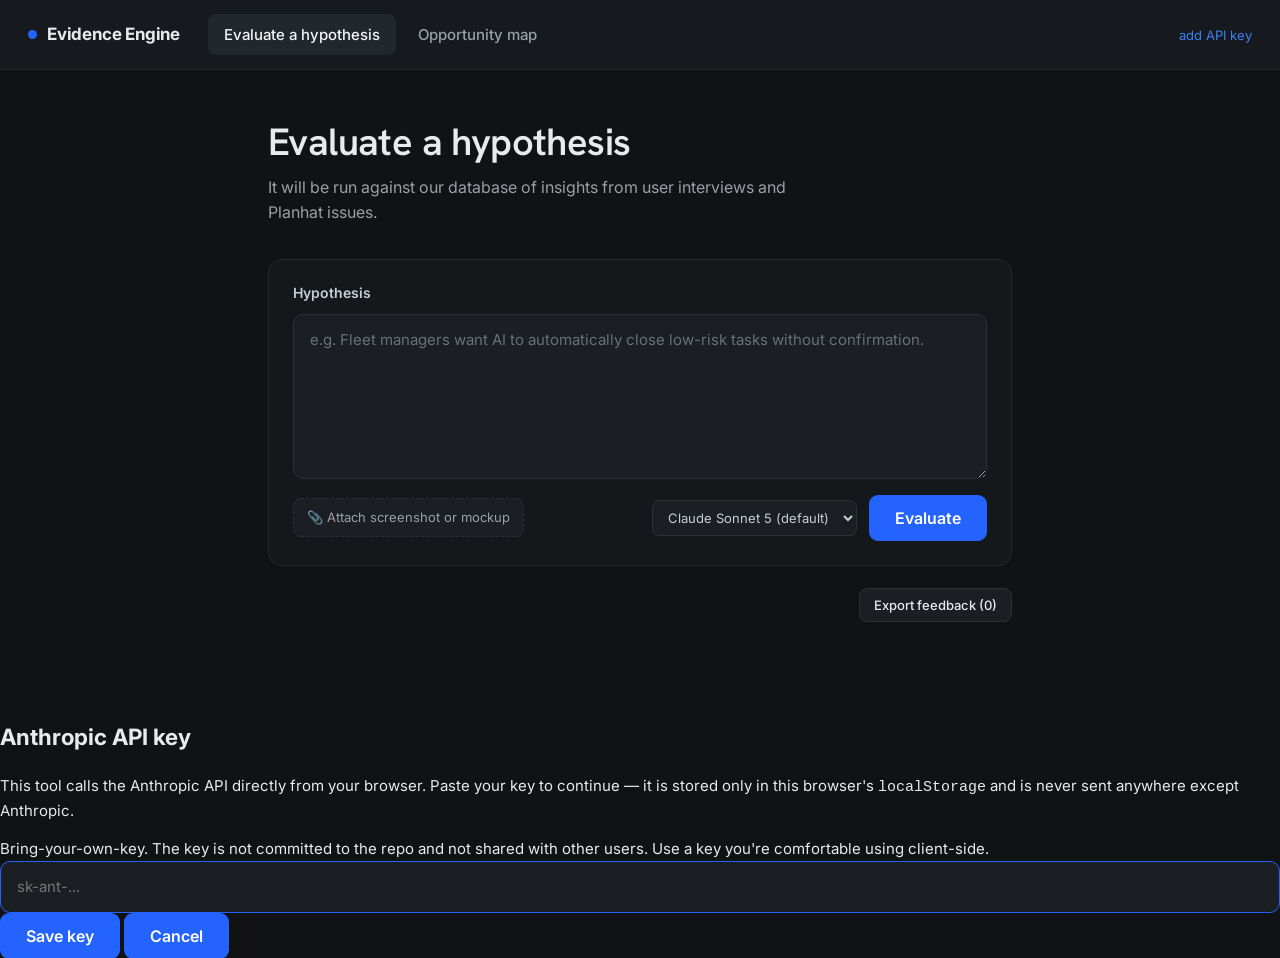
==== index.html @ 8479770e "Redesign both routes to the Claude Design 'Evidence Engine' theme - Dark design system (Vimcar/Shift" ====
<!doctype html>
<html lang="en">
<head>
  <meta charset="utf-8" />
  <meta name="viewport" content="width=device-width, initial-scale=1" />
  <title>Evidence Engine — Evaluate a hypothesis</title>
  <link rel="preconnect" href="https://fonts.googleapis.com" />
  <link rel="preconnect" href="https://fonts.gstatic.com" crossorigin />
  <link href="https://fonts.googleapis.com/css2?family=Inter:wght@400;500;600;700&family=Hanken+Grotesk:wght@400;500;600;700&display=swap" rel="stylesheet" />
  <link rel="stylesheet" href="./assets/styles.css" />
</head>
<body>
  <header class="topbar">
    <span class="brand"><span class="dot"></span> Evidence Engine</span>
    <nav class="nav">
      <a href="./index.html" class="active">Evaluate a hypothesis</a>
      <a href="./map.html">Opportunity map</a>
    </nav>
    <span class="key-status" id="keyStatus"></span>
  </header>

  <main class="wrap">
    <h1>Evaluate a hypothesis</h1>
    <p class="subtitle">It will be run against our database of insights from user interviews and Planhat issues.</p>

    <form class="panel" id="evalForm">
      <div class="field">
        <label class="field-label" for="hypothesis">Hypothesis</label>
        <textarea id="hypothesis" rows="6" placeholder="e.g. Fleet managers want AI to automatically close low-risk tasks without confirmation."></textarea>
      </div>

      <div class="controls-row">
        <div class="controls-left">
          <label class="attach">
            📎 Attach screenshot or mockup
            <input type="file" id="imageInput" accept="image/*" />
          </label>
          <span id="imgName" class="ev-more"></span>
        </div>
        <div class="controls-left">
          <select id="model" class="model">
            <option value="claude-sonnet-5">Claude Sonnet 5 (default)</option>
            <option value="claude-opus-4-8">Claude Opus 4.8</option>
            <option value="claude-haiku-4-5-20251001">Claude Haiku 4.5</option>
          </select>
          <button type="submit" class="btn" id="submitBtn">Evaluate</button>
        </div>
      </div>
      <div class="img-preview hidden" id="imgPreview"></div>
    </form>

    <div class="status-msg hidden" id="status"></div>
    <div id="result" class="hidden"></div>

    <div style="margin-top:22px;display:flex;justify-content:flex-end">
      <button type="button" class="btn ghost" id="exportBtn">Export feedback</button>
    </div>
  </main>

  <script src="./assets/app.js"></script>
  <script src="./assets/evaluate.js"></script>
</body>
</html>
---- assets/styles.css ----
/* ============================================================
   Avrios Evidence Engine — styles
   Adopts the Claude Design "Evidence Engine" dark theme.
   Display face = Pangea (licensed); falls back to its
   design-system substitute Hanken Grotesk when Pangea isn't
   self-hosted. Body = Inter. Both loaded from Google Fonts.
   ============================================================ */
:root {
  /* surfaces */
  --bg:        #101214;
  --header:    #16191d;
  --panel:     #15181b;
  --sunken:    #1b1f23;   /* inputs, inner cards */
  --border:    #24282d;
  --border-2:  #2b3037;   /* input borders */
  --hairline:  #22272c;

  /* ink */
  --ink:   #e8eaec;
  --ink-2: #c9ced3;       /* labels */
  --ink-3: #9aa0a6;       /* secondary */
  --ink-4: #7d8288;       /* tertiary / mono */
  --placeholder: #6b7076;

  /* brand + links */
  --brand:        #2563ff;
  --brand-hover:  #1d51d6;
  --link:         #3b82f6;
  --link-hover:   #60a5fa;

  /* accents */
  --teal:       #14b8a6;
  --teal-light: #5eead4;
  --teal-dark:  #0e9488;
  --amber:      #f5a623;
  --red:        #f47174;

  /* verdict badges */
  --v-sup-fg:#5eead4; --v-sup-bd:#14483f; --v-sup-bg:#08211d;
  --v-par-fg:#f5a623; --v-par-bd:#4a3714; --v-par-bg:#241c0c;
  --v-con-fg:#f47174; --v-con-bd:#4a1f21; --v-con-bg:#241110;
  --v-gap-fg:#9aa0a6; --v-gap-bd:#2b3037; --v-gap-bg:#1b1f23;

  --font-display: 'Pangea','Hanken Grotesk',-apple-system,BlinkMacSystemFont,'Segoe UI',sans-serif;
  --font-sans:    'Inter',-apple-system,BlinkMacSystemFont,'Segoe UI',Roboto,'Helvetica Neue',Arial,sans-serif;
  --font-mono:    ui-monospace,SFMono-Regular,Menlo,Consolas,monospace;

  --maxw: 800px;
}

* { box-sizing: border-box; }
html, body { margin: 0; padding: 0; }
body {
  background: var(--bg);
  color: var(--ink);
  font-family: var(--font-sans);
  font-size: 15px;
  line-height: 1.55;
  -webkit-font-smoothing: antialiased;
}
a { color: var(--link); text-decoration: none; }
a:hover { color: var(--link-hover); }
textarea, select, button, input { font-family: inherit; }
::selection { background: var(--brand); color: #fff; }

/* ---- header ---- */
.topbar {
  display: flex; align-items: center; gap: 28px;
  padding: 14px 28px; background: var(--header);
  border-bottom: 1px solid var(--hairline);
  position: sticky; top: 0; z-index: 10;
}
.brand {
  display: flex; align-items: center; gap: 10px;
  font-weight: 700; font-size: 17px; letter-spacing: -0.2px;
}
.brand .dot { width: 9px; height: 9px; border-radius: 9999px; background: var(--brand); display: block; }
.nav { display: flex; align-items: center; gap: 6px; }
.nav a {
  border: none; cursor: pointer; font-size: 15px; padding: 9px 16px;
  border-radius: 8px; background: transparent; color: var(--ink-3); font-weight: 500;
}
.nav a:hover { background: var(--hairline); color: var(--ink); }
.nav a.active { background: var(--hairline); color: #f2f4f6; }
.key-status {
  margin-left: auto; display: flex; align-items: center; gap: 12px;
  font-size: 13px; color: var(--ink-4);
}
.key-status code { font-family: var(--font-mono); }
.key-status .btn-link {
  background: none; border: none; color: var(--link); cursor: pointer;
  font-size: 13px; padding: 0; font-family: inherit;
}
.key-status .btn-link:hover { color: var(--link-hover); }

/* ---- layout ---- */
.wrap { max-width: var(--maxw); margin: 0 auto; padding: 52px 28px 80px; }
h1 {
  font-family: var(--font-display);
  font-size: 38px; font-weight: 600; letter-spacing: -0.6px;
  margin: 0 0 12px; line-height: 1.08; text-wrap: balance;
}
.subtitle { margin: 0 0 34px; font-size: 16px; line-height: 1.55; color: var(--ink-3); text-wrap: pretty; max-width: 62ch; }

/* ---- panels / form ---- */
.panel {
  background: var(--panel); border: 1px solid var(--border);
  border-radius: 14px; padding: 22px 24px 24px;
}
.field { display: flex; flex-direction: column; gap: 10px; }
label.field-label { font-size: 14px; font-weight: 600; color: var(--ink-2); }
textarea, input[type="text"], input[type="password"], select {
  width: 100%; background: var(--sunken); border: 1px solid var(--border-2);
  border-radius: 10px; color: var(--ink); font-size: 15px; line-height: 1.5;
  padding: 14px 16px; outline: none; resize: vertical;
}
textarea::placeholder { color: var(--placeholder); }
textarea:focus, input:focus, select:focus { border-color: var(--brand); }
textarea { min-height: 132px; }

.controls-row {
  display: flex; align-items: center; gap: 14px; flex-wrap: wrap;
  justify-content: space-between; margin-top: 16px;
}
.controls-left { display: flex; align-items: center; gap: 12px; flex-wrap: wrap; }
.attach {
  display: inline-flex; align-items: center; gap: 8px; font-size: 13px; color: var(--ink-3);
  background: var(--sunken); border: 1px dashed var(--border-2); padding: 8px 13px; border-radius: 8px; cursor: pointer;
}
.attach:hover { border-color: var(--brand); color: var(--ink); }
.attach input[type=file] { display: none; }
select.model {
  width: auto; background: var(--sunken); border: 1px solid var(--border-2);
  color: var(--ink-2); font-size: 13px; padding: 8px 11px; border-radius: 7px;
}
.btn {
  border: none; cursor: pointer; background: var(--brand); color: #fff;
  font-size: 16px; font-weight: 600; padding: 13px 26px; border-radius: 9px;
  transition: background .12s, transform .08s;
}
.btn:hover { background: var(--brand-hover); }
.btn:active { transform: translateY(1px); }
.btn:disabled { opacity: .6; cursor: not-allowed; }
.btn.ghost {
  background: var(--sunken); color: var(--ink); border: 1px solid var(--border-2);
  font-size: 13px; font-weight: 500; padding: 8px 14px; border-radius: 8px;
}
.btn.ghost:hover { background: var(--hairline); }

.img-preview { margin-top: 6px; display: flex; align-items: center; gap: 12px; }
.img-preview img { max-width: 200px; max-height: 140px; border-radius: 10px; border: 1px solid var(--border-2); }

/* ---- states ---- */
.hidden { display: none !important; }
.status-msg {
  margin-top: 22px; padding: 14px 16px; border-radius: 10px; font-size: 14px;
  background: var(--panel); border: 1px solid var(--border); color: var(--ink-3);
}
.status-msg.error { border-color: #4a1f21; background: #1e1211; color: #f4a3a5; }
.spinner {
  display: inline-block; width: 14px; height: 14px; border: 2px solid var(--border-2);
  border-top-color: var(--brand); border-radius: 50%; animation: spin .7s linear infinite;
  vertical-align: -2px; margin-right: 9px;
}
@keyframes spin { to { transform: rotate(360deg); } }

/* ---- result ---- */
#result { margin-top: 24px; display: flex; flex-direction: column; gap: 16px; }
@keyframes rise { from { opacity: 0; transform: translateY(12px); } to { opacity: 1; transform: none; } }
.result-card { animation: rise .3s cubic-bezier(.2,.7,.3,1); }
@media (prefers-reduced-motion: reduce) { .result-card { animation: none; } }

.verdict-block {
  background: var(--panel); border: 1px solid var(--border); border-radius: 14px;
  padding: 24px; display: flex; flex-direction: column; gap: 18px;
}
.verdict-top { display: flex; align-items: center; gap: 14px; flex-wrap: wrap; }
.badge {
  font-size: 12px; font-weight: 700; letter-spacing: 1px; text-transform: uppercase;
  border-radius: 9999px; padding: 6px 14px; border: 1px solid;
}
.badge.supported    { color: var(--v-sup-fg); border-color: var(--v-sup-bd); background: var(--v-sup-bg); }
.badge.partial      { color: var(--v-par-fg); border-color: var(--v-par-bd); background: var(--v-par-bg); }
.badge.contradicted { color: var(--v-con-fg); border-color: var(--v-con-bd); background: var(--v-con-bg); }
.badge.gap          { color: var(--v-gap-fg); border-color: var(--v-gap-bd); background: var(--v-gap-bg); }
.verdict-meta { font-size: 14px; color: var(--ink-3); }

.strength { display: flex; flex-direction: column; gap: 8px; }
.strength .row { display: flex; justify-content: space-between; align-items: baseline; font-size: 13px; color: var(--ink-3); }
.strength .row .val { color: var(--ink); font-weight: 600; font-family: var(--font-mono); }
.strength .track { height: 8px; border-radius: 9999px; background: var(--hairline); overflow: hidden; }
.strength .fill { height: 100%; background: var(--teal); border-radius: 9999px; transition: width .4s cubic-bezier(.2,.7,.3,1); }

.summary { margin: 0; font-size: 15px; line-height: 1.6; color: var(--ink-2); text-wrap: pretty; }
.summary .lead { color: var(--ink); font-weight: 600; }

/* evidence columns */
.evidence-grid { display: grid; grid-template-columns: repeat(auto-fit, minmax(300px, 1fr)); gap: 16px; }
.ev-col {
  background: var(--panel); border: 1px solid var(--border); border-radius: 14px;
  padding: 20px; display: flex; flex-direction: column; gap: 14px;
}
.ev-col h3 {
  margin: 0; font-size: 14px; font-weight: 700; letter-spacing: .4px; text-transform: uppercase;
}
.ev-col.support h3 { color: var(--teal); }
.ev-col.contra h3  { color: var(--red); }
.ev-item { border-top: 1px solid var(--hairline); padding-top: 12px; display: flex; flex-direction: column; gap: 6px; }
.ev-item:first-of-type { border-top: none; padding-top: 0; }
.ev-item .m { font-size: 12px; color: var(--ink-4); font-family: var(--font-mono); }
.ev-item .t { font-size: 14px; line-height: 1.55; color: var(--ink-2); }
.ev-item .lnk { font-size: 12px; }
.ev-more { font-size: 13px; color: var(--ink-4); }
.ev-empty { font-size: 14px; color: var(--ink-4); }

/* feedback */
.feedback { display: flex; align-items: center; gap: 12px; font-size: 14px; color: var(--ink-3); flex-wrap: wrap; }
.feedback .fb {
  cursor: pointer; background: var(--sunken); border: 1px solid var(--border-2); color: var(--ink);
  border-radius: 8px; padding: 8px 16px; font-size: 14px;
}
.feedback .fb:hover { background: var(--hairline); }
.feedback .fb.on-yes { border-color: var(--teal); color: var(--teal-light); }
.feedback .fb.on-no  { border-color: var(--red); color: var(--red); }
.feedback input.note { flex: 1; min-width: 180px; font-size: 13.5px; padding: 8px 12px; }
.feedback .saved { font-size: 12px; color: var(--teal-light); }

/* ---- opportunity map ---- */
.bubble-field { position: relative; width: 100%; }
.bubble {
  position: absolute; border-radius: 9999px; border: none; cursor: pointer; padding: 0;
  display: flex; flex-direction: column; align-items: center; justify-content: center; gap: 1px;
  overflow: hidden;
  transition: opacity .2s linear, box-shadow .22s cubic-bezier(.2,0,0,1), filter .15s;
  animation: bubbleIn .42s cubic-bezier(.2,0,0,1) both;
}
.bubble:hover { opacity: 1 !important; box-shadow: 0 0 0 5px rgba(242,244,246,.16); filter: brightness(1.12); }
.bubble .b-label { font-weight: 600; line-height: 1.15; text-align: center; padding: 0 8px; letter-spacing: -0.1px; white-space: pre-line; }
.bubble .b-count { font-size: 11px; opacity: .75; font-variant-numeric: tabular-nums; }
@keyframes bubbleIn { from { opacity: 0; transform: scale(.4); } to { opacity: 1; } }

.map-legend {
  display: flex; align-items: flex-start; justify-content: space-between; gap: 24px; flex-wrap: wrap;
  margin-top: 22px; font-size: 14px; color: var(--ink-3);
}
.map-legend .grp { display: flex; flex-direction: column; gap: 8px; }
.map-legend .grp.right { align-items: flex-end; }
.map-legend .scale { display: flex; align-items: center; gap: 14px; flex-wrap: wrap; }
.map-legend .scale .item { display: flex; align-items: center; gap: 6px; color: var(--ink-2); }
.map-legend .scale .sw { width: 14px; height: 14px; border-radius: 9999px; display: block; }
.map-legend .muted { color: var(--ink-4); }

.caveats {
  margin-top: 26px; font-size: 12.5px; color: var(--ink-4); line-height: 1.6;
  border-left: 3px solid var(--border-2); padding-left: 14px; max-width: 68ch;
}
.caveats strong { color: var(--amber); }

/* drilldown */
@keyframes panelIn { from { opacity: 0; transform: translateY(14px); } to { opacity: 1; transform: none; } }
@keyframes cardIn { from { opacity: 0; transform: translateY(10px); } to { opacity: 1; transform: none; } }
.drill {
  margin-top: 16px; background: var(--panel); border: 1px solid var(--border);
  border-radius: 14px; padding: 22px 24px; animation: panelIn .32s cubic-bezier(.2,0,0,1) both;
}
.drill-head { display: flex; align-items: flex-start; gap: 14px; margin-bottom: 18px; }
.drill-head .swatch { width: 14px; height: 14px; border-radius: 9999px; margin-top: 6px; flex: none; display: block; }
.drill-head .titles { display: flex; flex-direction: column; gap: 4px; }
.drill-head h2 { margin: 0; font-family: var(--font-display); font-size: 22px; font-weight: 600; letter-spacing: -0.2px; }
.drill-head .meta { font-size: 14px; color: var(--ink-3); }
.drill-head .close {
  margin-left: auto; border: 1px solid var(--border-2); background: var(--sunken); color: var(--ink-3);
  border-radius: 8px; padding: 7px 13px; font-size: 13px; cursor: pointer;
}
.drill-head .close:hover { background: var(--hairline); color: var(--ink); }
.drill-cards { display: flex; flex-direction: column; gap: 10px; }
.drill-card {
  background: var(--sunken); border: 1px solid var(--border); border-radius: 11px;
  padding: 14px 16px; display: flex; flex-direction: column; gap: 6px;
  animation: cardIn .42s cubic-bezier(.2,0,0,1) both;
}
.drill-card .m { font-size: 12px; color: var(--ink-4); font-family: var(--font-mono); display: flex; gap: 10px; flex-wrap: wrap; align-items: center; }
.drill-card .t { font-size: 14px; line-height: 1.55; color: var(--ink-2); text-wrap: pretty; }

@media (max-width: 560px) {
  .topbar { gap: 12px; padding: 12px 16px; }
  .nav a { padding: 8px 10px; font-size: 14px; }
  .key-status .email { display: none; }
  h1 { font-size: 30px; }
  .wrap { padding: 36px 18px 70px; }
}
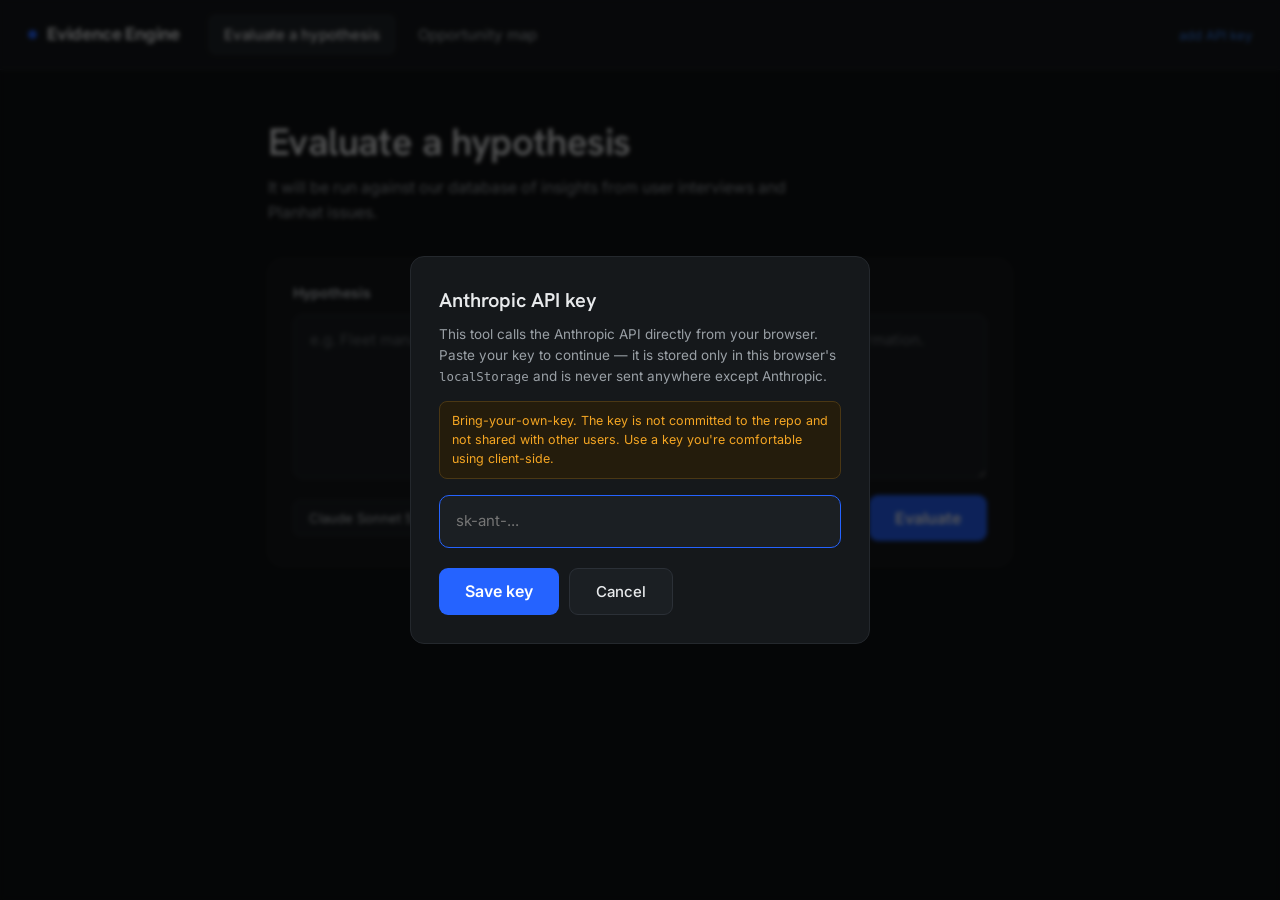
==== commit 479dbdef: "Fix design regressions to match reference - Restore the API-key modal styling (was dropped in the da" ====
--- a/index.html
+++ b/index.html
@@ -30,31 +30,17 @@
       </div>
 
       <div class="controls-row">
-        <div class="controls-left">
-          <label class="attach">
-            📎 Attach screenshot or mockup
-            <input type="file" id="imageInput" accept="image/*" />
-          </label>
-          <span id="imgName" class="ev-more"></span>
-        </div>
-        <div class="controls-left">
-          <select id="model" class="model">
-            <option value="claude-sonnet-5">Claude Sonnet 5 (default)</option>
-            <option value="claude-opus-4-8">Claude Opus 4.8</option>
-            <option value="claude-haiku-4-5-20251001">Claude Haiku 4.5</option>
-          </select>
-          <button type="submit" class="btn" id="submitBtn">Evaluate</button>
-        </div>
+        <select id="model" class="model">
+          <option value="claude-sonnet-5">Claude Sonnet 5 (default)</option>
+          <option value="claude-opus-4-8">Claude Opus 4.8</option>
+          <option value="claude-haiku-4-5-20251001">Claude Haiku 4.5</option>
+        </select>
+        <button type="submit" class="btn" id="submitBtn">Evaluate</button>
       </div>
-      <div class="img-preview hidden" id="imgPreview"></div>
     </form>
 
     <div class="status-msg hidden" id="status"></div>
     <div id="result" class="hidden"></div>
-
-    <div style="margin-top:22px;display:flex;justify-content:flex-end">
-      <button type="button" class="btn ghost" id="exportBtn">Export feedback</button>
-    </div>
   </main>
 
   <script src="./assets/app.js"></script>
--- a/assets/styles.css
+++ b/assets/styles.css
@@ -164,6 +164,30 @@
 }
 @keyframes spin { to { transform: rotate(360deg); } }
 
+/* ---- key-entry modal ---- */
+.modal-overlay {
+  position: fixed; inset: 0; background: rgba(0,0,0,.65); backdrop-filter: blur(2px);
+  display: flex; align-items: center; justify-content: center; z-index: 50; padding: 20px;
+}
+.modal {
+  background: var(--panel); border: 1px solid var(--border); border-radius: 14px;
+  padding: 28px; max-width: 460px; width: 100%;
+}
+.modal h2 { margin: 0 0 8px; font-size: 20px; font-family: var(--font-display); font-weight: 600; }
+.modal p { color: var(--ink-3); font-size: 13.5px; line-height: 1.55; margin: 0 0 14px; }
+.modal code { font-family: var(--font-mono); font-size: .92em; }
+.modal .warn {
+  background: #241c0c; border: 1px solid #4a3714; color: var(--amber);
+  border-radius: 8px; padding: 10px 12px; font-size: 12.5px; line-height: 1.5; margin: 0 0 16px;
+}
+.modal input { margin-bottom: 4px; }
+.modal-actions { display: flex; gap: 10px; margin-top: 16px; }
+.btn.secondary {
+  background: var(--sunken); color: var(--ink); border: 1px solid var(--border-2);
+  font-size: 15px; font-weight: 500;
+}
+.btn.secondary:hover { background: var(--hairline); }
+
 /* ---- result ---- */
 #result { margin-top: 24px; display: flex; flex-direction: column; gap: 16px; }
 @keyframes rise { from { opacity: 0; transform: translateY(12px); } to { opacity: 1; transform: none; } }
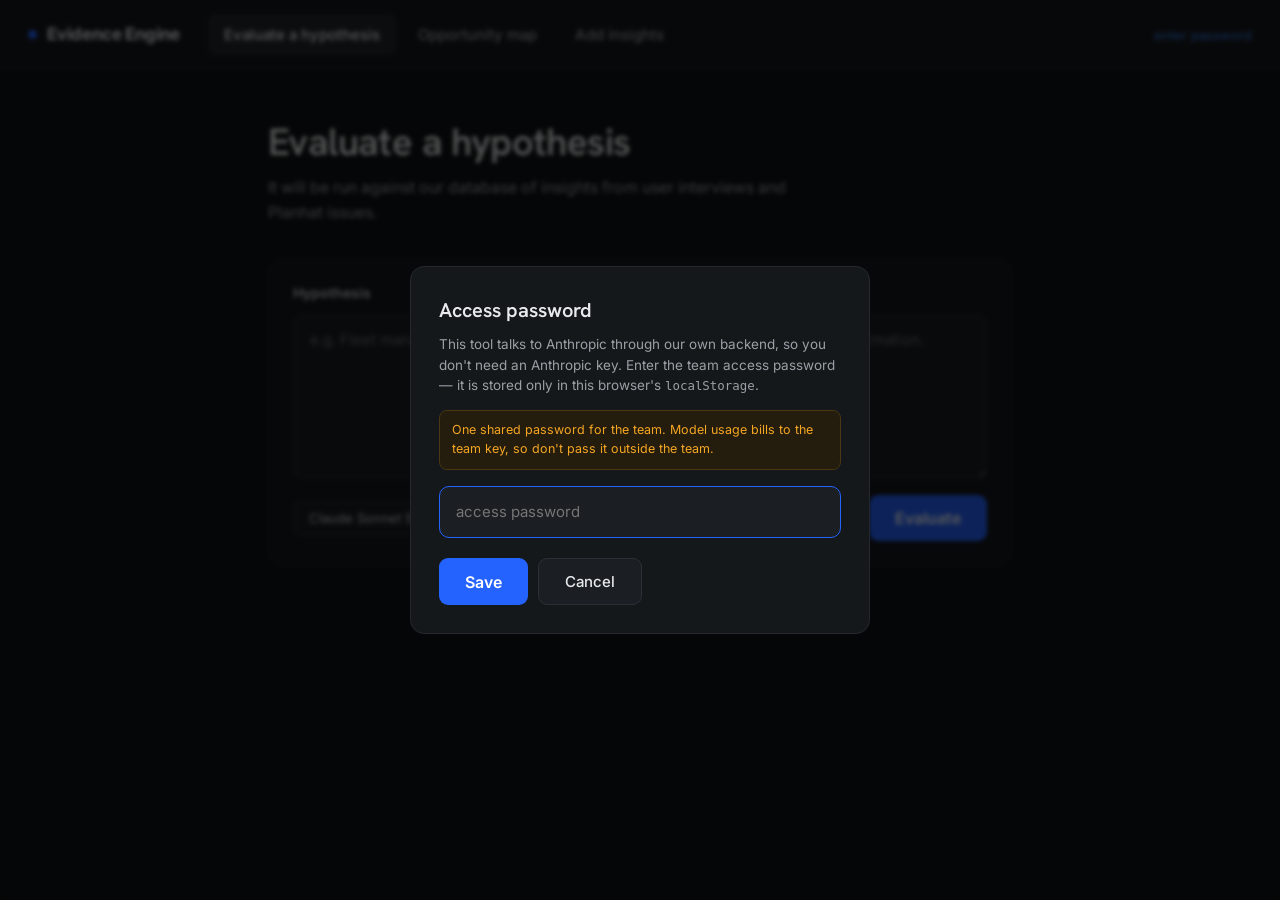
==== commit 89393811: "Add the ingest page and route both existing pages through the Worker Adds the third route — paste an" ====
--- a/index.html
+++ b/index.html
@@ -7,7 +7,7 @@
   <link rel="preconnect" href="https://fonts.googleapis.com" />
   <link rel="preconnect" href="https://fonts.gstatic.com" crossorigin />
   <link href="https://fonts.googleapis.com/css2?family=Inter:wght@400;500;600;700&family=Hanken+Grotesk:wght@400;500;600;700&display=swap" rel="stylesheet" />
-  <link rel="stylesheet" href="./assets/styles.css" />
+  <link rel="stylesheet" href="./assets/styles.css?v=4" />
 </head>
 <body>
   <header class="topbar">
@@ -15,6 +15,7 @@
     <nav class="nav">
       <a href="./index.html" class="active">Evaluate a hypothesis</a>
       <a href="./map.html">Opportunity map</a>
+      <a href="./ingest.html">Add insights</a>
     </nav>
     <span class="key-status" id="keyStatus"></span>
   </header>
@@ -32,8 +33,8 @@
       <div class="controls-row">
         <select id="model" class="model">
           <option value="claude-sonnet-5">Claude Sonnet 5 (default)</option>
-          <option value="claude-opus-4-8">Claude Opus 4.8</option>
-          <option value="claude-haiku-4-5-20251001">Claude Haiku 4.5</option>
+          <option value="claude-opus-5">Claude Opus 5</option>
+          <option value="claude-haiku-4-5">Claude Haiku 4.5</option>
         </select>
         <button type="submit" class="btn" id="submitBtn">Evaluate</button>
       </div>
@@ -43,7 +44,8 @@
     <div id="result" class="hidden"></div>
   </main>
 
-  <script src="./assets/app.js"></script>
-  <script src="./assets/evaluate.js"></script>
+  <script src="./assets/app.js?v=4"></script>
+  <script src="./assets/retrieve.js?v=4"></script>
+  <script src="./assets/evaluate.js?v=4"></script>
 </body>
 </html>
--- a/assets/styles.css
+++ b/assets/styles.css
@@ -109,7 +109,7 @@
 }
 .field { display: flex; flex-direction: column; gap: 10px; }
 label.field-label { font-size: 14px; font-weight: 600; color: var(--ink-2); }
-textarea, input[type="text"], input[type="password"], select {
+textarea, input[type="text"], input[type="password"], input[type="url"], input[type="date"], select {
   width: 100%; background: var(--sunken); border: 1px solid var(--border-2);
   border-radius: 10px; color: var(--ink); font-size: 15px; line-height: 1.5;
   padding: 14px 16px; outline: none; resize: vertical;
@@ -313,3 +313,72 @@
   h1 { font-size: 30px; }
   .wrap { padding: 36px 18px 70px; }
 }
+
+/* ============================================================
+   Add insights (ingest.html)
+   ============================================================ */
+.meta-grid {
+  display: grid;
+  grid-template-columns: repeat(3, 1fr);
+  gap: 14px;
+  margin-bottom: 18px;
+}
+.meta-grid .field.wide { grid-column: 1 / -1; }
+.hint { font-size: 12px; color: var(--ink-4); font-family: var(--font-mono); }
+.field-label .muted { color: var(--ink-4); font-weight: 400; }
+
+/* Review rows -------------------------------------------------- */
+.review-rows { display: flex; flex-direction: column; }
+
+.review-row {
+  display: flex;
+  gap: 12px;
+  padding: 14px 0;
+  border-top: 1px solid var(--hairline);
+}
+.review-row:first-child { border-top: none; padding-top: 0; }
+.review-row.excluded { opacity: .45; }
+
+.review-check { padding-top: 2px; }
+.review-check input { width: 15px; height: 15px; accent-color: var(--brand); cursor: pointer; }
+
+.review-body { flex: 1; display: flex; flex-direction: column; gap: 8px; min-width: 0; }
+
+/* Override the global textarea min-height — these are one-sentence fields. */
+.review-body textarea.review-insight {
+  min-height: 0;
+  padding: 8px 10px;
+  font-size: 14px;
+  line-height: 1.5;
+  resize: vertical;
+}
+.review-body .review-desc { padding: 7px 10px; font-size: 13px; }
+
+.review-meta { display: flex; gap: 8px; flex-wrap: wrap; align-items: center; }
+.review-meta .theme {
+  font-size: 11.5px; font-family: var(--font-mono); color: var(--teal-light);
+  border: 1px solid var(--v-sup-bd); background: var(--v-sup-bg);
+  border-radius: 5px; padding: 2px 7px;
+}
+
+.flag {
+  font-size: 11.5px; font-family: var(--font-mono);
+  border-radius: 5px; padding: 2px 7px; border: 1px solid;
+}
+.flag.dupe { color: var(--v-con-fg); border-color: var(--v-con-bd); background: var(--v-con-bg); }
+.flag.warn { color: var(--v-par-fg); border-color: var(--v-par-bd); background: var(--v-par-bg); }
+.flag.note { color: var(--ink-4); border-color: var(--border-2); background: var(--sunken); }
+
+/* The existing card a flag refers to, shown inline so the call is judgeable
+   without leaving the page. */
+.review-match {
+  display: flex; flex-direction: column; gap: 3px;
+  border-left: 2px solid var(--border-2);
+  padding: 6px 0 6px 10px;
+}
+.review-match .m { font-size: 11.5px; color: var(--ink-4); font-family: var(--font-mono); }
+.review-match .t { font-size: 13px; color: var(--ink-3); line-height: 1.5; }
+
+@media (max-width: 640px) {
+  .meta-grid { grid-template-columns: 1fr; }
+}
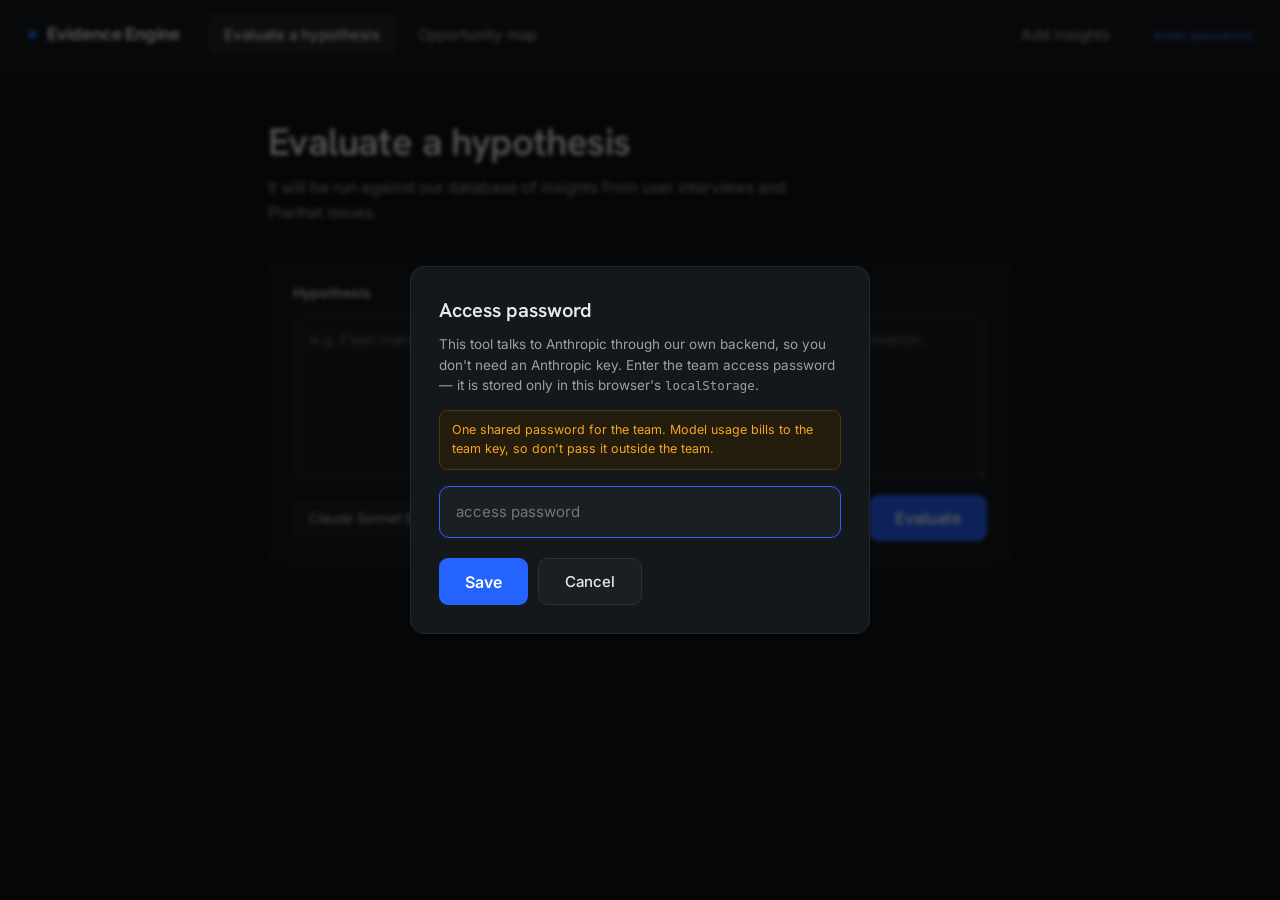
==== commit f70cc0d7: "Redesign review rows as cards; put the tag inside; gate context behind a button Four changes from re" ====
--- a/index.html
+++ b/index.html
@@ -7,7 +7,7 @@
   <link rel="preconnect" href="https://fonts.googleapis.com" />
   <link rel="preconnect" href="https://fonts.gstatic.com" crossorigin />
   <link href="https://fonts.googleapis.com/css2?family=Inter:wght@400;500;600;700&family=Hanken+Grotesk:wght@400;500;600;700&display=swap" rel="stylesheet" />
-  <link rel="stylesheet" href="./assets/styles.css?v=4" />
+  <link rel="stylesheet" href="./assets/styles.css?v=6" />
 </head>
 <body>
   <header class="topbar">
@@ -15,6 +15,8 @@
     <nav class="nav">
       <a href="./index.html" class="active">Evaluate a hypothesis</a>
       <a href="./map.html">Opportunity map</a>
+    </nav>
+    <nav class="nav nav-end">
       <a href="./ingest.html">Add insights</a>
     </nav>
     <span class="key-status" id="keyStatus"></span>
@@ -44,8 +46,8 @@
     <div id="result" class="hidden"></div>
   </main>
 
-  <script src="./assets/app.js?v=4"></script>
-  <script src="./assets/retrieve.js?v=4"></script>
-  <script src="./assets/evaluate.js?v=4"></script>
+  <script src="./assets/app.js?v=6"></script>
+  <script src="./assets/retrieve.js?v=6"></script>
+  <script src="./assets/evaluate.js?v=6"></script>
 </body>
 </html>
--- a/assets/styles.css
+++ b/assets/styles.css
@@ -82,8 +82,9 @@
 }
 .nav a:hover { background: var(--hairline); color: var(--ink); }
 .nav a.active { background: var(--hairline); color: #f2f4f6; }
+.nav.nav-end { margin-left: auto; }
 .key-status {
-  margin-left: auto; display: flex; align-items: center; gap: 12px;
+  display: flex; align-items: center; gap: 12px;
   font-size: 13px; color: var(--ink-4);
 }
 .key-status code { font-family: var(--font-mono); }
@@ -327,39 +328,60 @@
 .hint { font-size: 12px; color: var(--ink-4); font-family: var(--font-mono); }
 .field-label .muted { color: var(--ink-4); font-weight: 400; }
 
-/* Review rows -------------------------------------------------- */
-.review-rows { display: flex; flex-direction: column; }
-
-.review-row {
+/* Review cards ------------------------------------------------ */
+.review-rows { display: flex; flex-direction: column; gap: 12px; }
+
+.review-card {
+  background: var(--sunken);
+  border: 1px solid var(--border-2);
+  border-radius: 12px;
+  padding: 14px 16px 12px;
   display: flex;
-  gap: 12px;
-  padding: 14px 0;
-  border-top: 1px solid var(--hairline);
-}
-.review-row:first-child { border-top: none; padding-top: 0; }
-.review-row.excluded { opacity: .45; }
-
-.review-check { padding-top: 2px; }
-.review-check input { width: 15px; height: 15px; accent-color: var(--brand); cursor: pointer; }
-
-.review-body { flex: 1; display: flex; flex-direction: column; gap: 8px; min-width: 0; }
+  flex-direction: column;
+  gap: 10px;
+  transition: opacity .12s, border-color .12s;
+}
+.review-card.excluded { opacity: .45; }
+.review-card:focus-within { border-color: var(--brand); }
+
+/* Checkbox and labels share the top line, so the tag reads as part of the card
+   rather than floating under it. */
+.review-card-head { display: flex; align-items: center; gap: 8px; flex-wrap: wrap; }
+.review-check { display: flex; align-items: center; }
+.review-check input {
+  width: 15px; height: 15px; accent-color: var(--brand); cursor: pointer; margin: 0;
+}
+
+.review-card .theme {
+  font-size: 11.5px; font-family: var(--font-mono); color: var(--teal-light);
+  border: 1px solid var(--v-sup-bd); background: var(--v-sup-bg);
+  border-radius: 5px; padding: 2px 7px; white-space: nowrap;
+}
 
 /* Override the global textarea min-height — these are one-sentence fields. */
-.review-body textarea.review-insight {
+.review-card textarea.review-insight {
   min-height: 0;
-  padding: 8px 10px;
-  font-size: 14px;
+  padding: 10px 12px;
+  font-size: 14.5px;
   line-height: 1.5;
   resize: vertical;
-}
-.review-body .review-desc { padding: 7px 10px; font-size: 13px; }
-
-.review-meta { display: flex; gap: 8px; flex-wrap: wrap; align-items: center; }
-.review-meta .theme {
-  font-size: 11.5px; font-family: var(--font-mono); color: var(--teal-light);
-  border: 1px solid var(--v-sup-bd); background: var(--v-sup-bg);
-  border-radius: 5px; padding: 2px 7px;
-}
+  background: var(--panel);
+  border-color: var(--hairline);
+}
+.review-card .review-desc {
+  padding: 9px 12px; font-size: 13px;
+  background: var(--panel); border-color: var(--hairline);
+}
+
+/* Wrapper exists so the field can be revealed as a unit; .hidden does the work. */
+.review-context { display: block; }
+
+.review-card-foot { display: flex; }
+.btn-link.add-context {
+  background: none; border: none; padding: 0; cursor: pointer;
+  color: var(--link); font-size: 12.5px; font-family: inherit;
+}
+.btn-link.add-context:hover { color: var(--link-hover); }
 
 .flag {
   font-size: 11.5px; font-family: var(--font-mono);
@@ -367,14 +389,14 @@
 }
 .flag.dupe { color: var(--v-con-fg); border-color: var(--v-con-bd); background: var(--v-con-bg); }
 .flag.warn { color: var(--v-par-fg); border-color: var(--v-par-bd); background: var(--v-par-bg); }
-.flag.note { color: var(--ink-4); border-color: var(--border-2); background: var(--sunken); }
+.flag.note { color: var(--ink-4); border-color: var(--border-2); background: var(--bg); }
 
 /* The existing card a flag refers to, shown inline so the call is judgeable
    without leaving the page. */
 .review-match {
   display: flex; flex-direction: column; gap: 3px;
   border-left: 2px solid var(--border-2);
-  padding: 6px 0 6px 10px;
+  padding: 2px 0 2px 10px;
 }
 .review-match .m { font-size: 11.5px; color: var(--ink-4); font-family: var(--font-mono); }
 .review-match .t { font-size: 13px; color: var(--ink-3); line-height: 1.5; }
